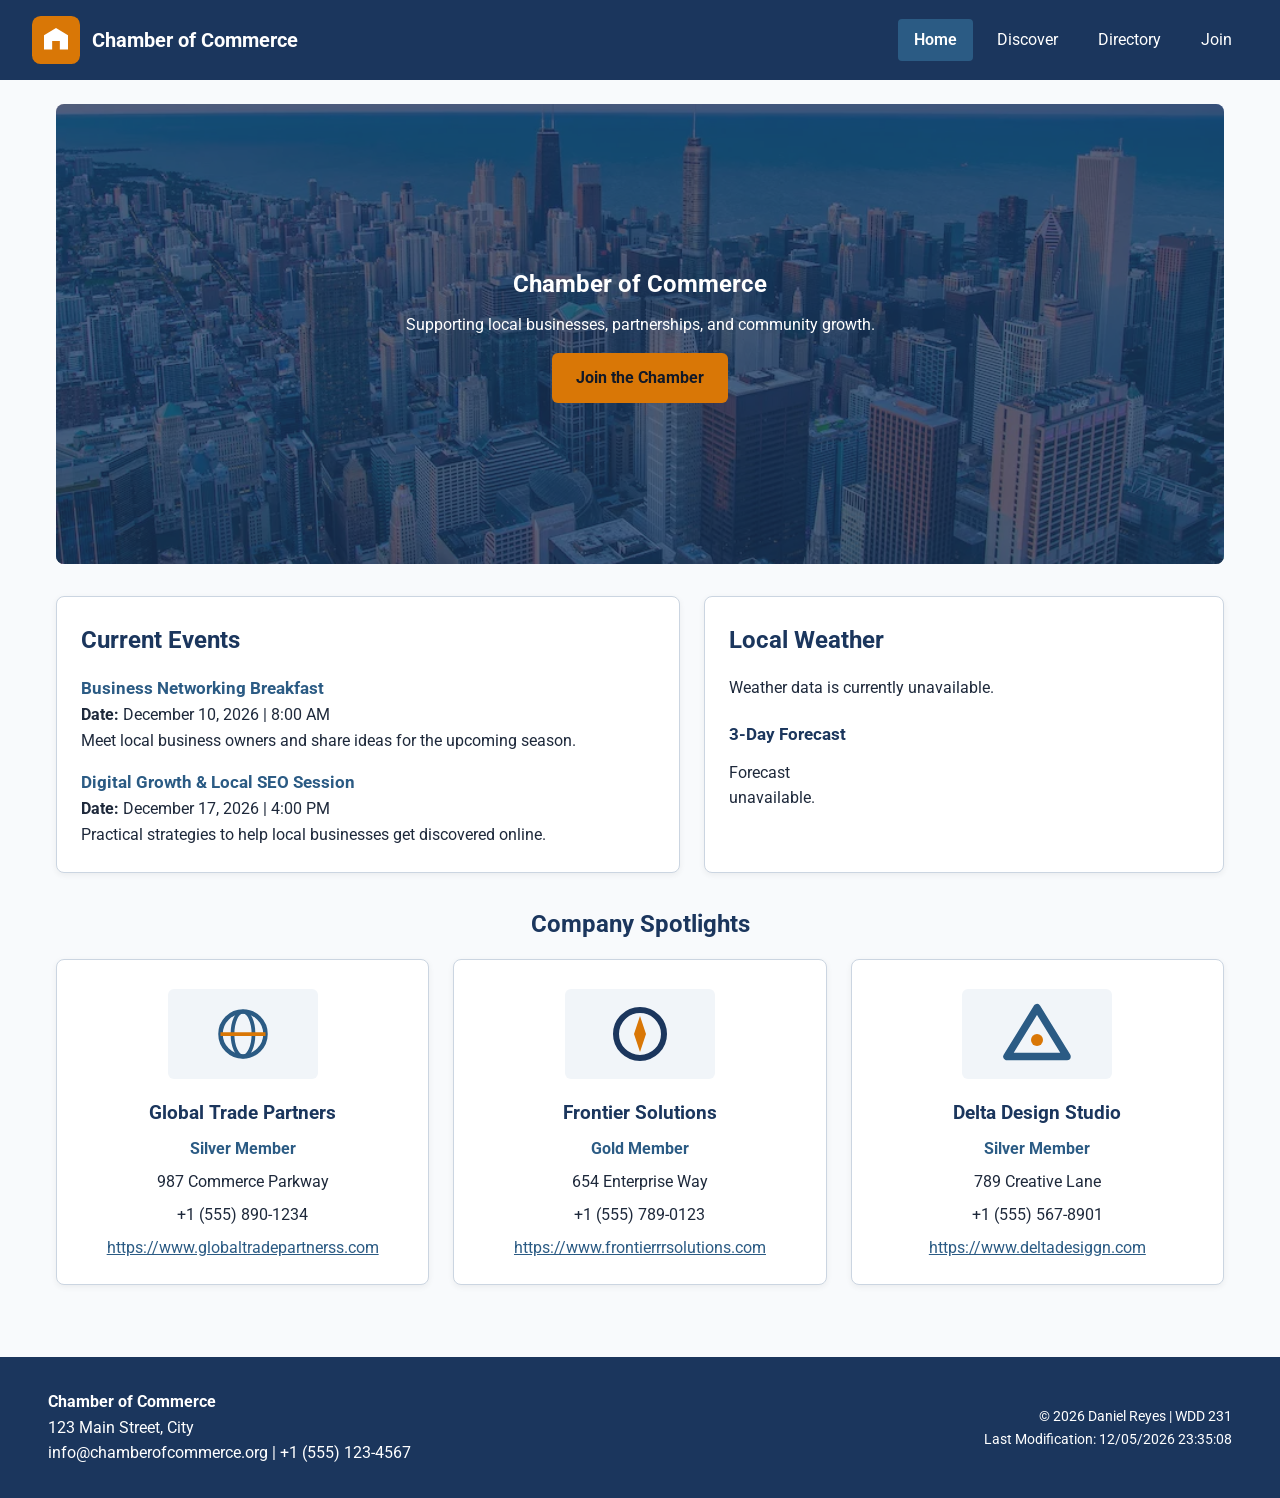
==== chamber/index.html @ 9e498dc3 "a" ====
<!DOCTYPE html>
<html lang="en">
<head>
    <meta charset="UTF-8">
    <meta name="viewport" content="width=device-width, initial-scale=1.0">
    <title>Home - Chamber of Commerce</title>
    <meta name="description" content="Official home page of the Chamber of Commerce. Explore local events, community weather, business spotlights, and membership opportunities.">
    <meta name="author" content="Daniel Reyes">
    <meta property="og:title" content="Chamber of Commerce - Home">
    <meta property="og:description" content="Connect with local businesses, explore upcoming community events, check local weather, and become a Chamber member.">
    <meta property="og:image" content="https://DanielR1MC.github.io/wdd231/chamber/images/hero.webp">
    <meta property="og:url" content="https://DanielR1MC.github.io/wdd231/chamber/index.html">
    <meta property="og:type" content="website">
    <link rel="icon" href="images/logo.svg">
    <link rel="preconnect" href="https://fonts.googleapis.com">
    <link rel="preconnect" href="https://fonts.gstatic.com" crossorigin>
    <link href="https://fonts.googleapis.com/css2?family=Roboto:wght@400;700&display=swap" rel="stylesheet">
    <link rel="stylesheet" href="styles/base.css">
    <link rel="stylesheet" href="styles/chamber.css">
    <script src="scripts/chamber.js" defer></script>
    <script src="scripts/home.js" defer></script>
</head>
<body>
    <header class="site-header">
        <div class="brand-container">
            <img src="images/logo.svg" alt="Chamber of Commerce Logo" class="site-logo">
            <span class="site-title">Chamber of Commerce</span>
        </div>
        <button class="menu-toggle" id="menuToggle" aria-label="Toggle navigation menu">&#9776;</button>
        <nav class="nav-container">
            <ul class="nav-list" id="navList">
                <li><a href="index.html" class="active">Home</a></li>
                <li><a href="discover.html">Discover</a></li>
                <li><a href="directory.html">Directory</a></li>
                <li><a href="join.html">Join</a></li>
            </ul>
        </nav>
    </header>

    <main class="main-content">
        <section class="hero">
            <img src="images/hero.webp" alt="Chamber of Commerce city skyline" class="hero-img" width="976" height="600">
            <div class="hero-content">
                <h1>Chamber of Commerce</h1>
                <p>Supporting local businesses, partnerships, and community growth.</p>
                <a href="join.html" class="cta-btn">Join the Chamber</a>
            </div>
        </section>

        <div class="home-grid">
            <section class="card events-section">
                <h2>Current Events</h2>
                <ul class="events-list">
                    <li>
                        <h3>Business Networking Breakfast</h3>
                        <p><strong>Date:</strong> December 10, 2026 | 8:00 AM</p>
                        <p>Meet local business owners and share ideas for the upcoming season.</p>
                    </li>
                    <li>
                        <h3>Digital Growth &amp; Local SEO Session</h3>
                        <p><strong>Date:</strong> December 17, 2026 | 4:00 PM</p>
                        <p>Practical strategies to help local businesses get discovered online.</p>
                    </li>
                </ul>
            </section>

            <section class="card weather-section">
                <h2>Local Weather</h2>
                <div id="currentWeather" class="current-weather">
                    <p>Loading weather...</p>
                </div>
                <div class="forecast-box">
                    <h3>3-Day Forecast</h3>
                    <div id="forecastContainer" class="forecast-grid"></div>
                </div>
            </section>
        </div>

        <section class="spotlights-section">
            <h2>Company Spotlights</h2>
            <div id="spotlightsContainer" class="spotlights-grid"></div>
        </section>
    </main>

    <footer class="site-footer">
        <div class="footer-info">
            <p><strong>Chamber of Commerce</strong></p>
            <p>123 Main Street, City</p>
            <p>info@chamberofcommerce.org | +1 (555) 123-4567</p>
        </div>
        <div class="footer-meta">
            <p>&copy; <span id="currentYear"></span> Daniel Reyes | WDD 231</p>
            <p id="lastModified"></p>
        </div>
    </footer>
</body>
</html>
---- chamber/styles/base.css ----
* {
    box-sizing: border-box;
    margin: 0;
    padding: 0;
}

body {
    font-family: "Roboto", system-ui, -apple-system, BlinkMacSystemFont, "Segoe UI", sans-serif;
    background-color: #f8fafc;
    color: #1e293b;
    line-height: 1.6;
}
---- chamber/styles/chamber.css ----
:root {
    --primary-color: #1b365d;
    --secondary-color: #2b5b84;
    --accent-color: #d97706;
    --card-bg: #ffffff;
    --light-text: #ffffff;
    --border-color: #cbd5e1;
}

.site-header {
    background-color: var(--primary-color);
    color: var(--light-text);
    padding: 1rem;
    display: flex;
    flex-wrap: wrap;
    align-items: center;
    justify-content: space-between;
}

.brand-container {
    display: flex;
    align-items: center;
    gap: 0.75rem;
}

.site-logo {
    width: 48px;
    height: 48px;
    object-fit: contain;
}

.site-title {
    font-size: 1.25rem;
    font-weight: 700;
}

.menu-toggle {
    background: none;
    border: none;
    color: var(--light-text);
    font-size: 1.75rem;
    cursor: pointer;
}

.nav-container {
    width: 100%;
}

.nav-list {
    list-style: none;
    display: none;
    flex-direction: column;
    margin-top: 1rem;
}

.nav-list.show {
    display: flex;
}

.nav-list li a {
    display: block;
    padding: 0.75rem;
    color: var(--light-text);
    text-decoration: none;
    border-top: 1px solid rgba(255, 255, 255, 0.15);
}

.nav-list li a:hover,
.nav-list li a.active {
    background-color: var(--secondary-color);
    font-weight: 600;
}

.main-content {
    max-width: 1200px;
    margin: 0 auto;
    padding: 1.5rem 1rem;
}

h1 {
    text-align: center;
    color: var(--primary-color);
    margin-bottom: 1.5rem;
}

.view-toggle {
    display: flex;
    justify-content: center;
    gap: 1rem;
    margin-bottom: 2rem;
}

.view-btn {
    padding: 0.5rem 1.25rem;
    font-size: 1rem;
    background-color: var(--card-bg);
    color: var(--primary-color);
    border: 2px solid var(--primary-color);
    border-radius: 6px;
    cursor: pointer;
    font-weight: 600;
    transition: background-color 0.2s, color 0.2s;
}

.view-btn:hover,
.view-btn.active {
    background-color: var(--primary-color);
    color: var(--light-text);
}

.error-msg {
    text-align: center;
    color: #b91c1c;
    background-color: #fef2f2;
    border: 1px solid #fecaca;
    border-radius: 6px;
    padding: 1rem;
    grid-column: 1 / -1;
}

.members-grid.grid {
    display: grid;
    grid-template-columns: repeat(auto-fit, minmax(280px, 1fr));
    gap: 1.5rem;
}

.members-grid.grid .member-card {
    background-color: var(--card-bg);
    border: 1px solid var(--border-color);
    border-radius: 8px;
    padding: 1.5rem;
    text-align: center;
    box-shadow: 0 2px 6px rgba(0, 0, 0, 0.06);
    display: flex;
    flex-direction: column;
    align-items: center;
    gap: 0.5rem;
}

.members-grid.grid .member-card img {
    width: 160px;
    height: 110px;
    object-fit: contain;
    margin-bottom: 0.5rem;
}

.members-grid.grid .member-card h3 {
    color: var(--primary-color);
    font-size: 1.2rem;
}

.members-grid.grid .member-card a {
    color: var(--secondary-color);
    word-break: break-all;
}

.members-grid.list {
    display: flex;
    flex-direction: column;
    gap: 0.5rem;
}

.members-grid.list .member-card {
    display: grid;
    grid-template-columns: 1fr;
    gap: 0.35rem;
    padding: 1rem;
    background-color: var(--card-bg);
    border: 1px solid var(--border-color);
    border-radius: 4px;
}

.members-grid.list .member-card:nth-child(even) {
    background-color: #f1f5f9;
}

.members-grid.list .member-card img {
    display: none;
}

.members-grid.list .member-card h3 {
    color: var(--primary-color);
    font-size: 1.05rem;
}

.members-grid.list .member-card a {
    color: var(--secondary-color);
    word-break: break-all;
}

.site-footer {
    background-color: var(--primary-color);
    color: var(--light-text);
    padding: 2rem 1rem;
    text-align: center;
    margin-top: 3rem;
}

.footer-info {
    margin-bottom: 1rem;
}

.footer-meta {
    border-top: 1px solid rgba(255, 255, 255, 0.2);
    padding-top: 1rem;
    font-size: 0.9rem;
}


/* more code for the home page */


.hero {
    position: relative;
    border-radius: 8px;
    overflow: hidden;
    margin-bottom: 2rem;
}

.hero-img {
    width: 100%;
    height: 360px;
    object-fit: cover;
    display: block;
}

.hero-content {
    position: relative;
    background-color: var(--primary-color);
    color: var(--light-text);
    padding: 1.5rem;
    text-align: center;
}

.hero-content h1 {
    color: var(--light-text);
    margin-bottom: 0.5rem;
}

.cta-btn {
    display: inline-block;
    margin-top: 1rem;
    padding: 0.75rem 1.5rem;
    background-color: var(--accent-color);
    color: #111827;
    text-decoration: none;
    font-weight: 700;
    border-radius: 6px;
}

.cta-btn:hover {
    opacity: 0.92;
}

.home-grid {
    display: grid;
    grid-template-columns: 1fr;
    gap: 1.5rem;
    margin-bottom: 2rem;
}

.card {
    background-color: var(--card-bg);
    border: 1px solid var(--border-color);
    border-radius: 8px;
    padding: 1.5rem;
    box-shadow: 0 2px 6px rgba(0, 0, 0, 0.06);
}

.card h2 {
    color: var(--primary-color);
    margin-bottom: 1rem;
}

.events-list {
    list-style: none;
    display: flex;
    flex-direction: column;
    gap: 1rem;
}

.events-list h3 {
    color: var(--secondary-color);
    font-size: 1.05rem;
}

.current-weather {
    display: flex;
    align-items: center;
    gap: 1rem;
    margin-bottom: 1.25rem;
}

.temp-value {
    font-size: 1.5rem;
    color: var(--primary-color);
}

.weather-desc,
.forecast-desc {
    text-transform: capitalize;
}

.forecast-box h3 {
    color: var(--primary-color);
    font-size: 1.05rem;
    margin-bottom: 0.75rem;
}

.forecast-grid {
    display: grid;
    grid-template-columns: repeat(3, 1fr);
    gap: 0.75rem;
}

.forecast-day {
    background-color: #f1f5f9;
    border-radius: 6px;
    padding: 0.75rem;
    text-align: center;
}

.spotlights-section h2 {
    color: var(--primary-color);
    margin-bottom: 1rem;
    text-align: center;
}

.spotlights-grid {
    display: grid;
    grid-template-columns: repeat(auto-fit, minmax(260px, 1fr));
    gap: 1.5rem;
}

.spotlight-card {
    background-color: var(--card-bg);
    border: 1px solid var(--border-color);
    border-radius: 8px;
    padding: 1.5rem;
    text-align: center;
    box-shadow: 0 2px 6px rgba(0, 0, 0, 0.06);
    display: flex;
    flex-direction: column;
    align-items: center;
    gap: 0.45rem;
}

.spotlight-card img {
    width: 150px;
    height: 100px;
    object-fit: contain;
    margin-bottom: 0.5rem;
}

.spotlight-card h3 {
    color: var(--primary-color);
}

.spotlight-level {
    font-weight: 700;
    color: var(--secondary-color);
}

.spotlight-card a {
    color: var(--secondary-color);
    word-break: break-all;
}

@media (min-width: 768px) {
    .hero-img {
        height: 460px;
    }

    .hero-content {
        position: absolute;
        inset: 0;
        background: rgba(27, 54, 93, 0.72);
        display: flex;
        flex-direction: column;
        justify-content: center;
        align-items: center;
    }

    .home-grid {
        grid-template-columns: 1.2fr 1fr;
    }
}

@media (min-width: 768px) {
    .site-header {
        flex-wrap: nowrap;
        padding: 1rem 2rem;
    }

    .menu-toggle {
        display: none;
    }

    .nav-container {
        width: auto;
    }

    .nav-list {
        display: flex;
        flex-direction: row;
        margin-top: 0;
        gap: 0.5rem;
    }

    .nav-list li a {
        border-top: none;
        padding: 0.5rem 1rem;
        border-radius: 4px;
    }

    .members-grid.list .member-card {
        grid-template-columns: 1.8fr 1.5fr 2fr 1.4fr 2fr 1.2fr;
        align-items: center;
        gap: 1rem;
    }

    .site-footer {
        display: flex;
        justify-content: space-between;
        align-items: center;
        text-align: left;
        padding: 2rem 3rem;
    }

    .footer-info {
        margin-bottom: 0;
    }

    .footer-meta {
        border-top: none;
        padding-top: 0;
        text-align: right;
    }
}
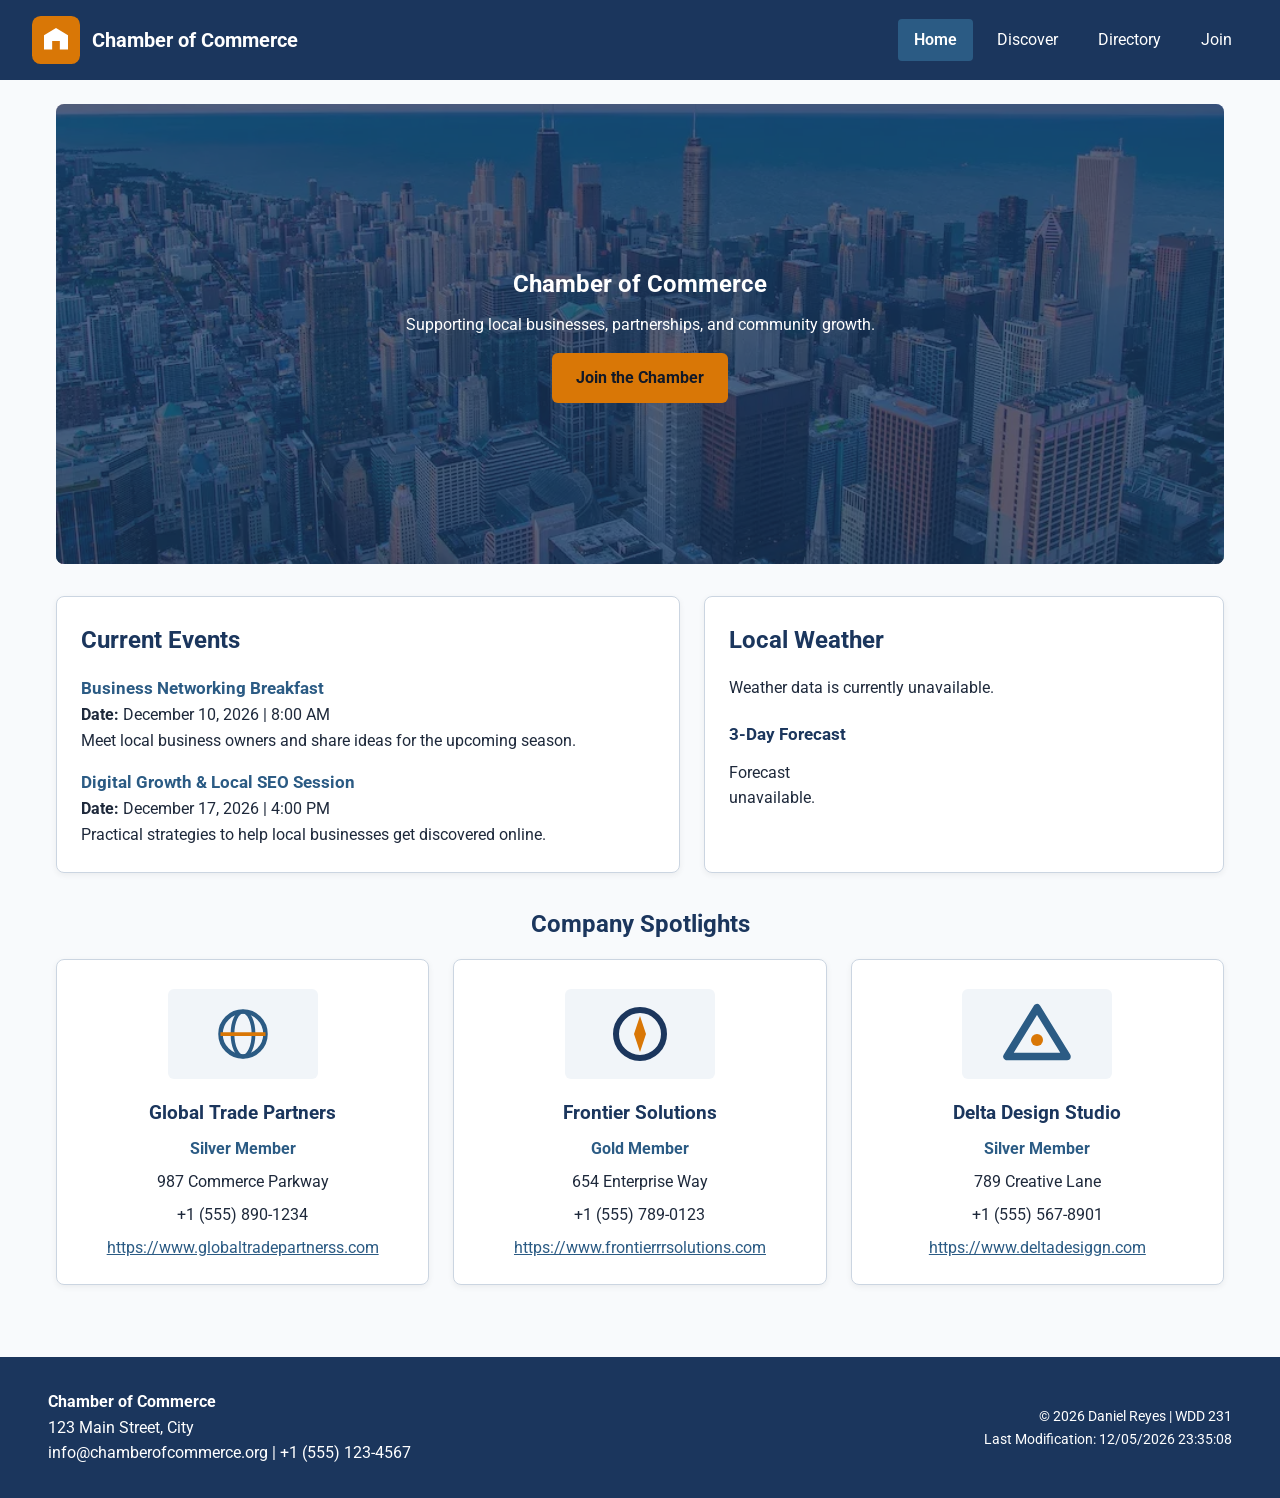
==== commit daadf9e3: "a" ====
--- a/chamber/index.html
+++ b/chamber/index.html
@@ -16,7 +16,7 @@
     <link rel="preconnect" href="https://fonts.gstatic.com" crossorigin>
     <link href="https://fonts.googleapis.com/css2?family=Roboto:wght@400;700&display=swap" rel="stylesheet">
     <link rel="stylesheet" href="styles/base.css">
-    <link rel="stylesheet" href="styles/chamber.css">
+    <link rel="stylesheet" href="styles/home.css">
     <script src="scripts/chamber.js" defer></script>
     <script src="scripts/home.js" defer></script>
 </head>
--- a/chamber/styles/base.css
+++ b/chamber/styles/base.css
@@ -1,3 +1,12 @@
+:root {
+    --primary-color: #1b365d;
+    --secondary-color: #2b5b84;
+    --accent-color: #d97706;
+    --card-bg: #ffffff;
+    --light-text: #ffffff;
+    --border-color: #cbd5e1;
+}
+
 * {
     box-sizing: border-box;
     margin: 0;
@@ -9,4 +18,169 @@
     background-color: #f8fafc;
     color: #1e293b;
     line-height: 1.6;
+}
+
+.site-header {
+    background-color: var(--primary-color);
+    color: var(--light-text);
+    padding: 1rem;
+    display: flex;
+    flex-wrap: wrap;
+    align-items: center;
+    justify-content: space-between;
+}
+
+.brand-container {
+    display: flex;
+    align-items: center;
+    gap: 0.75rem;
+}
+
+.site-logo {
+    width: 48px;
+    height: 48px;
+    object-fit: contain;
+}
+
+.site-title {
+    font-size: 1.25rem;
+    font-weight: 700;
+}
+
+.menu-toggle {
+    background: none;
+    border: none;
+    color: var(--light-text);
+    font-size: 1.75rem;
+    cursor: pointer;
+}
+
+.nav-container {
+    width: 100%;
+}
+
+.nav-list {
+    list-style: none;
+    display: none;
+    flex-direction: column;
+    margin-top: 1rem;
+}
+
+.nav-list.show {
+    display: flex;
+}
+
+.nav-list li a {
+    display: block;
+    padding: 0.75rem;
+    color: var(--light-text);
+    text-decoration: none;
+    border-top: 1px solid #ffffff26;
+}
+
+.nav-list li a:hover,
+.nav-list li a.active {
+    background-color: var(--secondary-color);
+    font-weight: 600;
+}
+
+@keyframes pageFadeSlide {
+    from {
+        opacity: 0;
+        transform: translateY(12px);
+    }
+    to {
+        opacity: 1;
+        transform: translateY(0);
+    }
+}
+
+.main-content {
+    max-width: 1200px;
+    margin: 0 auto;
+    padding: 1.5rem 1rem;
+    animation: pageFadeSlide 0.55s ease-out both;
+}
+
+h1 {
+    text-align: center;
+    color: var(--primary-color);
+    margin-bottom: 1.5rem;
+}
+
+.card {
+    background-color: var(--card-bg);
+    border: 1px solid var(--border-color);
+    border-radius: 8px;
+    padding: 1.5rem;
+    box-shadow: 0 2px 6px #0000000f;
+}
+
+.card h2 {
+    color: var(--primary-color);
+    margin-bottom: 1rem;
+}
+
+.site-footer {
+    background-color: var(--primary-color);
+    color: var(--light-text);
+    padding: 2rem 1rem;
+    text-align: center;
+    margin-top: 3rem;
+}
+
+.footer-info {
+    margin-bottom: 1rem;
+}
+
+.footer-meta {
+    border-top: 1px solid #ffffff33;
+    padding-top: 1rem;
+    font-size: 0.9rem;
+}
+
+@media (min-width: 768px) {
+    .site-header {
+        flex-wrap: nowrap;
+        padding: 1rem 2rem;
+    }
+
+    .menu-toggle {
+        display: none;
+    }
+
+    .nav-container {
+        width: auto;
+    }
+
+    .nav-list {
+        display: flex;
+        flex-direction: row;
+        margin-top: 0;
+        gap: 0.5rem;
+    }
+
+    .nav-list li a {
+        border-top: none;
+        padding: 0.5rem 1rem;
+        border-radius: 4px;
+    }
+
+    .site-footer {
+        display: flex;
+        justify-content: space-between;
+        align-items: center;
+        text-align: left;
+        padding: 2rem 3rem;
+    }
+
+    .footer-info {
+        margin-bottom: 0;
+    }
+
+    .footer-meta {
+        border-top: none;
+        padding-top: 0;
+        text-align: right;
+    }
 }
--- a/chamber/styles/home.css
+++ b/chamber/styles/home.css
@@ -0,0 +1,162 @@
+.hero {
+    position: relative;
+    border-radius: 8px;
+    overflow: hidden;
+    margin-bottom: 2rem;
+}
+
+.hero-img {
+    width: 100%;
+    height: 360px;
+    object-fit: cover;
+    display: block;
+}
+
+.hero-content {
+    position: relative;
+    background-color: var(--primary-color);
+    color: var(--light-text);
+    padding: 1.5rem;
+    text-align: center;
+}
+
+.hero-content h1 {
+    color: var(--light-text);
+    margin-bottom: 0.5rem;
+}
+
+.cta-btn {
+    display: inline-block;
+    margin-top: 1rem;
+    padding: 0.75rem 1.5rem;
+    background-color: var(--accent-color);
+    color: #111827;
+    text-decoration: none;
+    font-weight: 700;
+    border-radius: 6px;
+}
+
+.cta-btn:hover {
+    opacity: 0.92;
+}
+
+.home-grid {
+    display: grid;
+    grid-template-columns: 1fr;
+    gap: 1.5rem;
+    margin-bottom: 2rem;
+}
+
+.events-list {
+    list-style: none;
+    display: flex;
+    flex-direction: column;
+    gap: 1rem;
+}
+
+.events-list h3 {
+    color: var(--secondary-color);
+    font-size: 1.05rem;
+}
+
+.current-weather {
+    display: flex;
+    align-items: center;
+    gap: 1rem;
+    margin-bottom: 1.25rem;
+}
+
+.temp-value {
+    font-size: 1.5rem;
+    color: var(--primary-color);
+}
+
+.weather-desc,
+.forecast-desc {
+    text-transform: capitalize;
+}
+
+.forecast-box h3 {
+    color: var(--primary-color);
+    font-size: 1.05rem;
+    margin-bottom: 0.75rem;
+}
+
+.forecast-grid {
+    display: grid;
+    grid-template-columns: repeat(3, 1fr);
+    gap: 0.75rem;
+}
+
+.forecast-day {
+    background-color: #f1f5f9;
+    border-radius: 6px;
+    padding: 0.75rem;
+    text-align: center;
+}
+
+.spotlights-section h2 {
+    color: var(--primary-color);
+    margin-bottom: 1rem;
+    text-align: center;
+}
+
+.spotlights-grid {
+    display: grid;
+    grid-template-columns: repeat(auto-fit, minmax(260px, 1fr));
+    gap: 1.5rem;
+}
+
+.spotlight-card {
+    background-color: var(--card-bg);
+    border: 1px solid var(--border-color);
+    border-radius: 8px;
+    padding: 1.5rem;
+    text-align: center;
+    box-shadow: 0 2px 6px #0000000f;
+    display: flex;
+    flex-direction: column;
+    align-items: center;
+    gap: 0.45rem;
+}
+
+.spotlight-card img {
+    width: 150px;
+    height: 100px;
+    object-fit: contain;
+    margin-bottom: 0.5rem;
+}
+
+.spotlight-card h3 {
+    color: var(--primary-color);
+}
+
+.spotlight-level {
+    font-weight: 700;
+    color: var(--secondary-color);
+}
+
+.spotlight-card a {
+    color: var(--secondary-color);
+    word-break: break-all;
+}
+
+@media (min-width: 768px) {
+    .hero-img {
+        height: 460px;
+    }
+
+    .hero-content {
+        position: absolute;
+        inset: 0;
+        background: #1b365db8;
+        display: flex;
+        flex-direction: column;
+        justify-content: center;
+        align-items: center;
+    }
+
+    .home-grid {
+        grid-template-columns: 1.2fr 1fr;
+    }
+}
